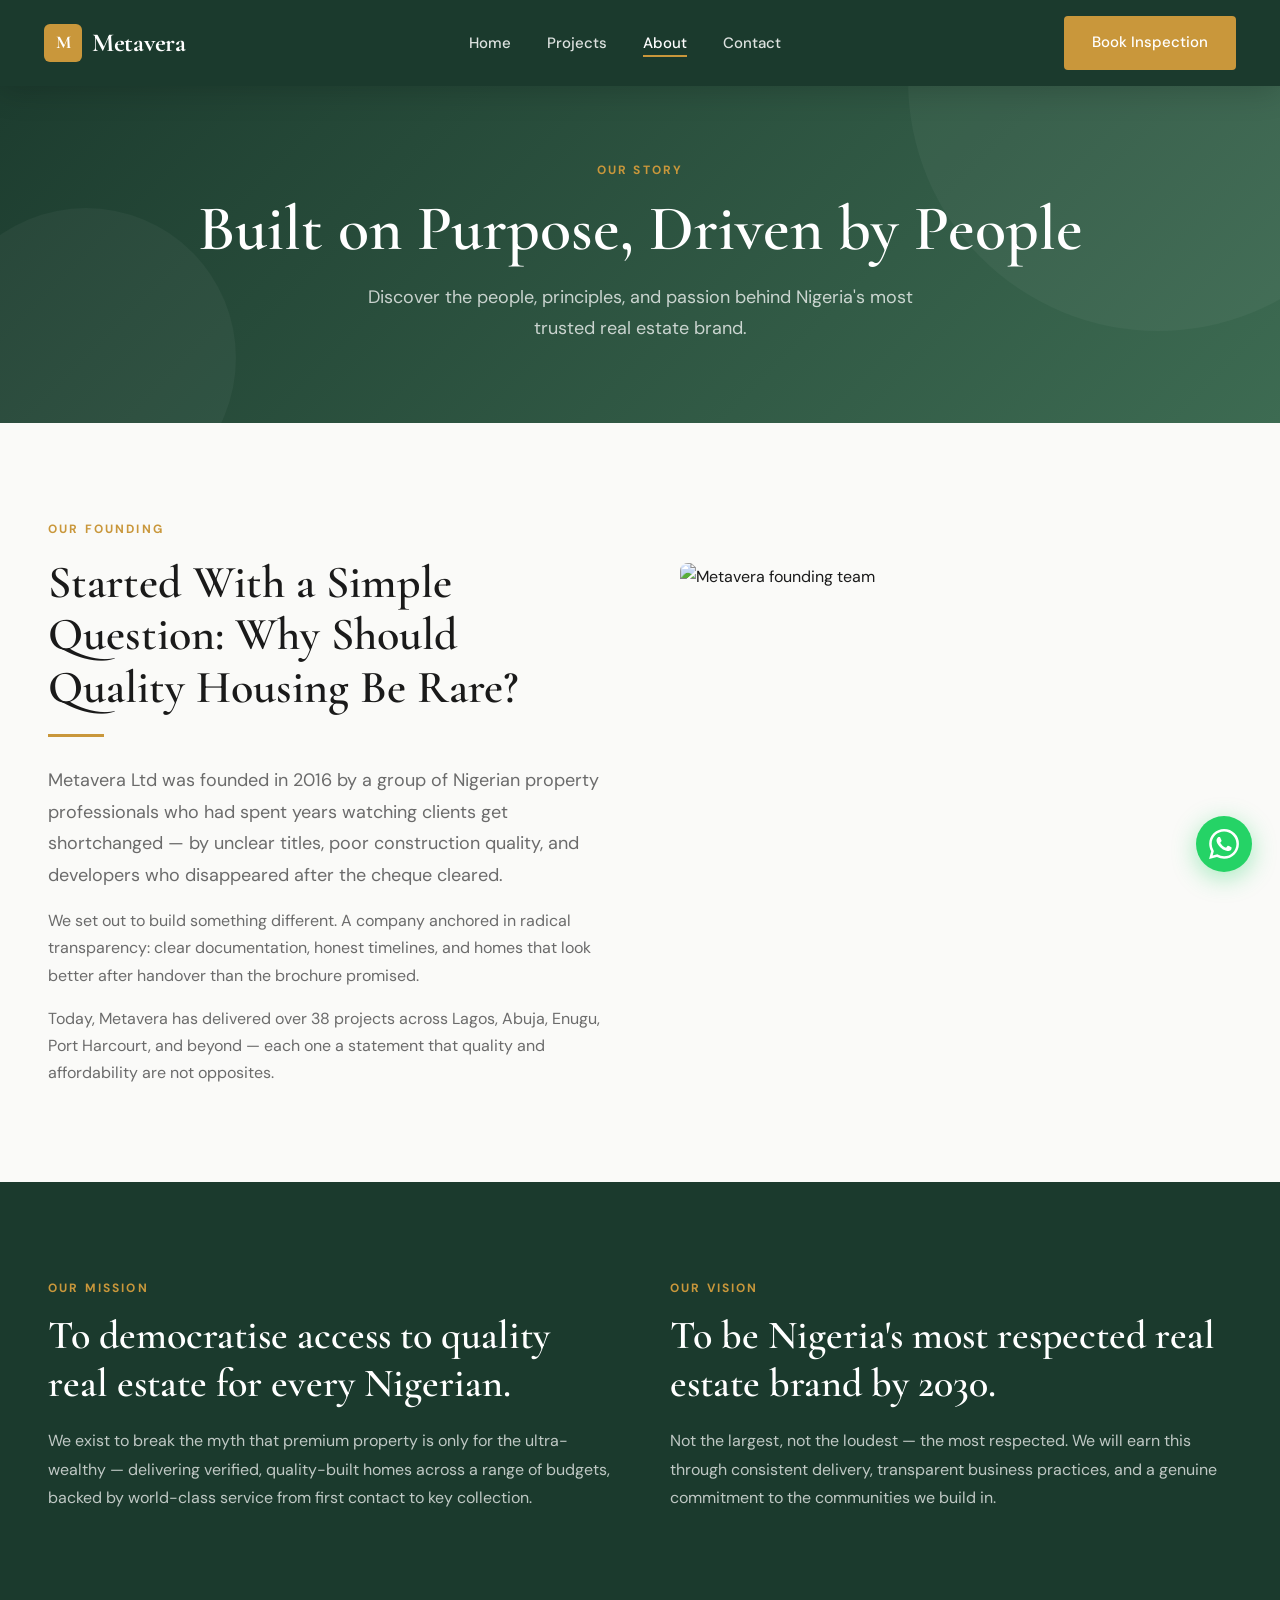
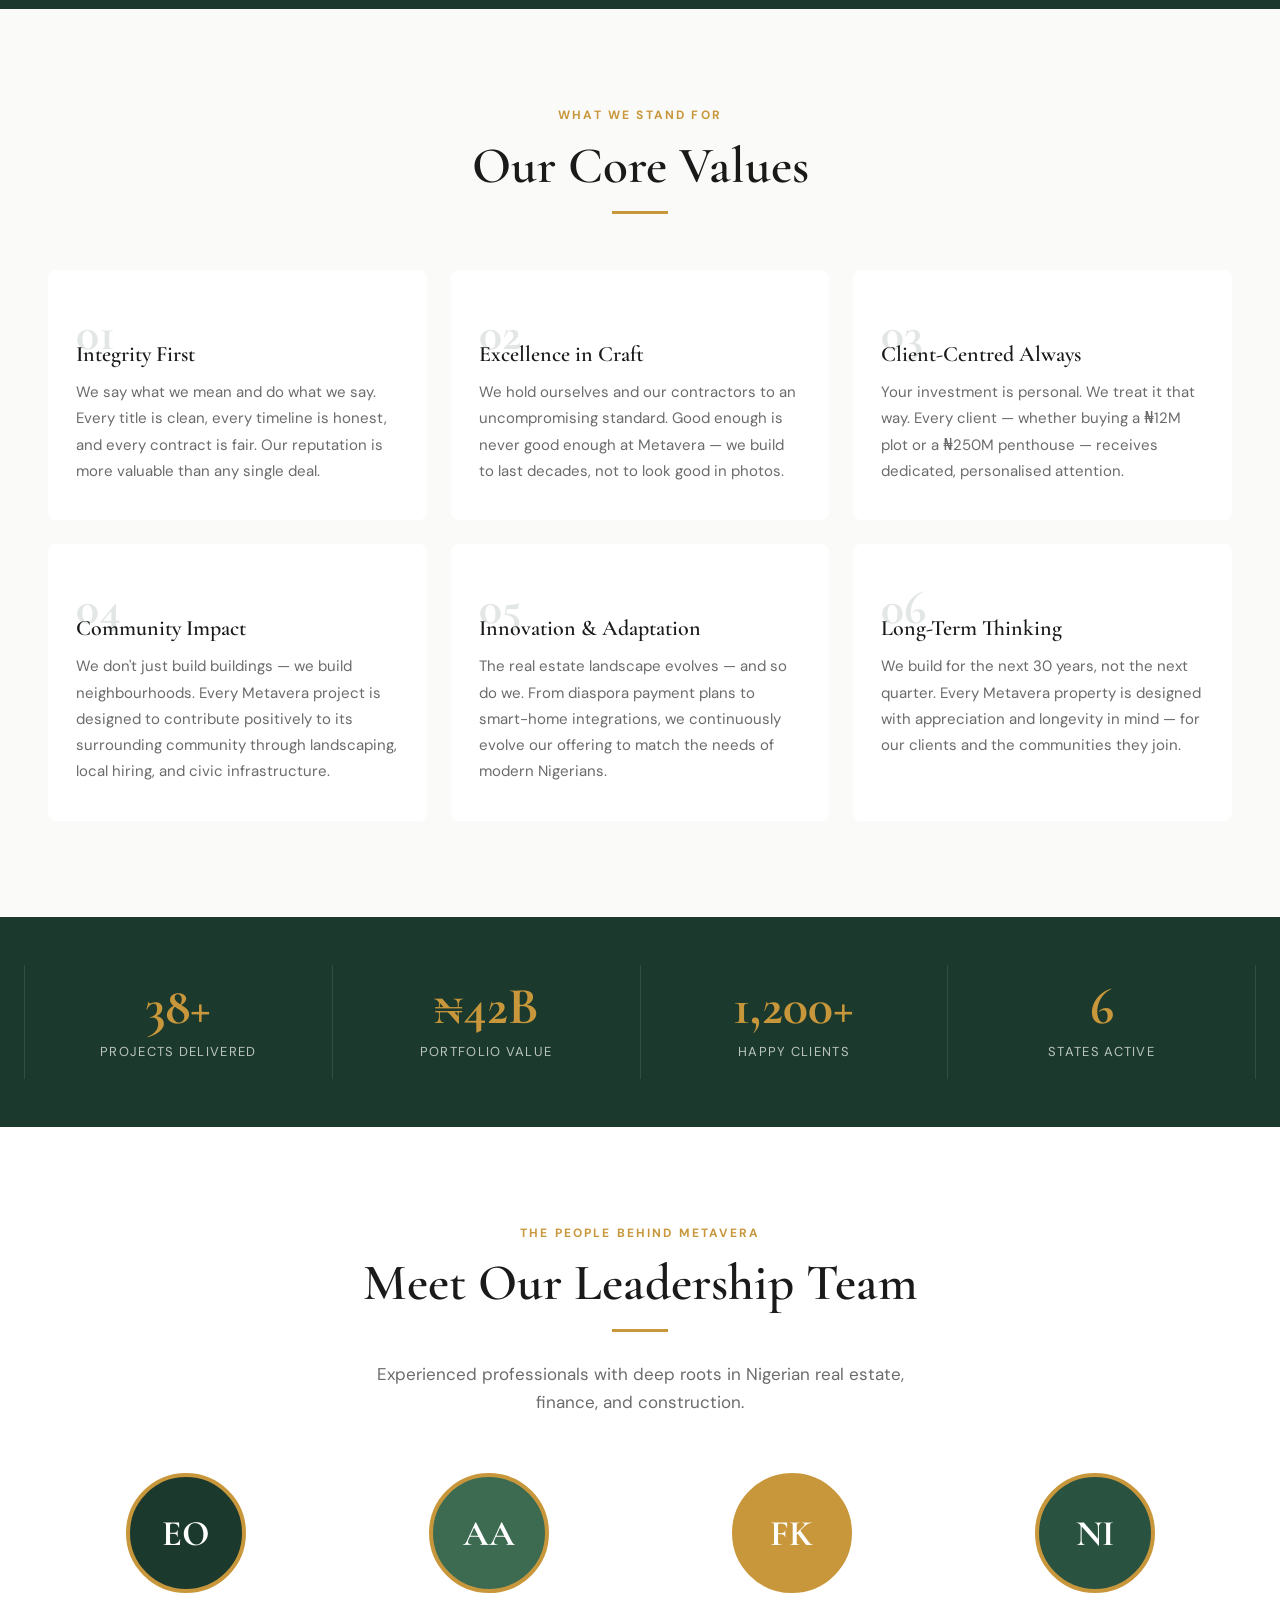
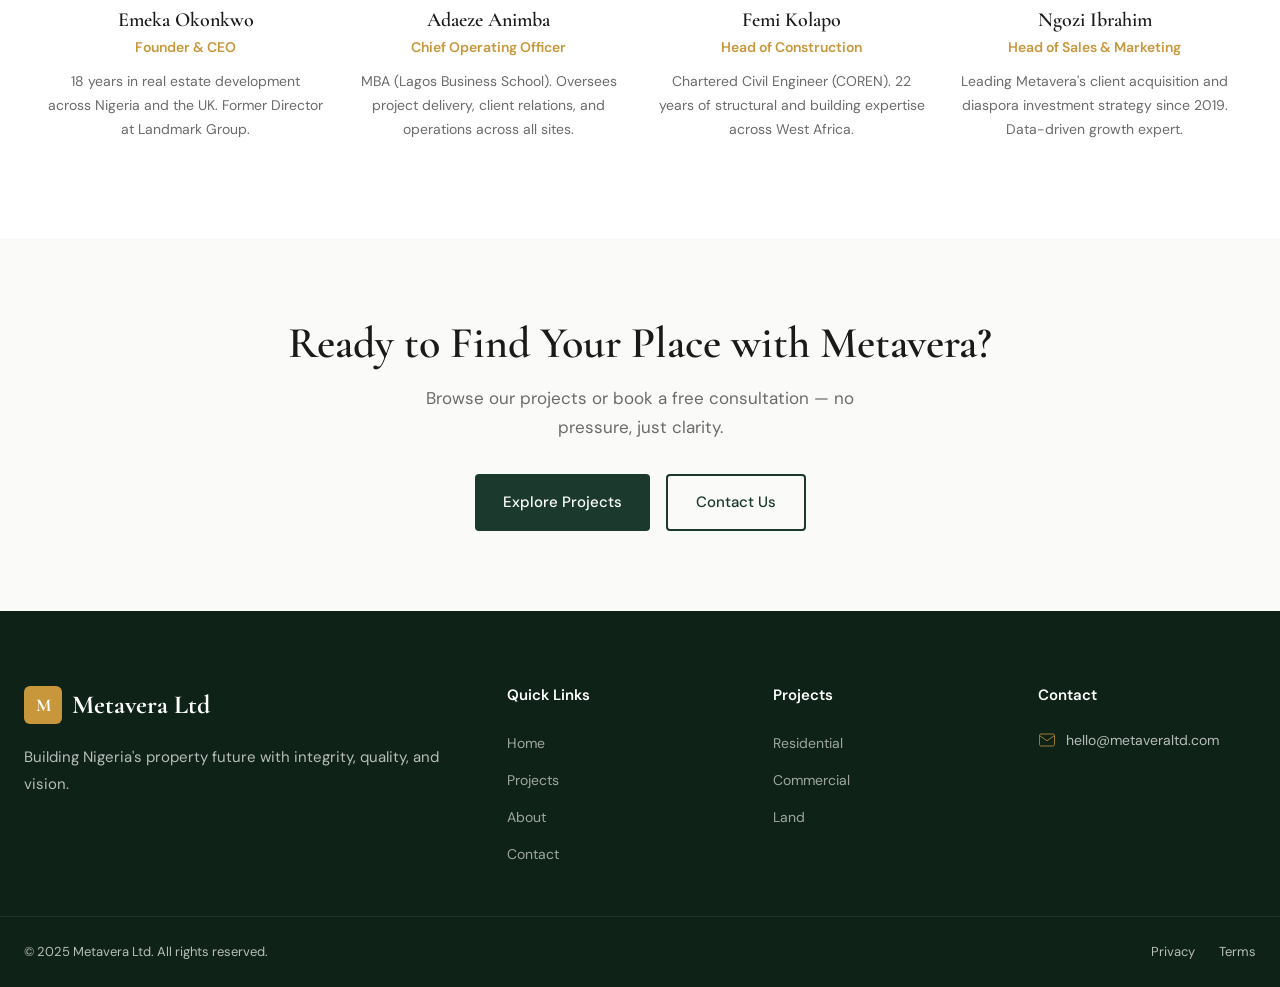
==== about.html @ cd9b4881 "Initial commit" ====
<!DOCTYPE html>
<html lang="en">
<head>
  <meta charset="UTF-8" />
  <meta name="viewport" content="width=device-width, initial-scale=1.0" />
  <title>About Us — Metavera Ltd | Our Story, Vision & Team</title>
  <meta name="description" content="Learn about Metavera Ltd — our founding story, mission, vision, core values, and the experienced team building Nigeria's real estate future." />
  <link rel="stylesheet" href="css/style.css" />
</head>
<body>

<!-- NAV -->
<nav class="nav scrolled" id="mainNav">
  <div class="nav__inner">
    <a href="index.html" class="nav__logo"><div class="nav__logo-mark">M</div>Metavera</a>
    <ul class="nav__links">
      <li><a href="index.html">Home</a></li>
      <li><a href="projects.html">Projects</a></li>
      <li><a href="about.html" class="active">About</a></li>
      <li><a href="contact.html">Contact</a></li>
    </ul>
    <div class="nav__actions">
      <a href="contact.html" class="btn btn--primary">Book Inspection</a>
      <button class="nav__hamburger" id="hamburgerBtn" aria-label="Open menu"><span></span><span></span><span></span></button>
    </div>
  </div>
</nav>
<div class="nav__mobile" id="mobileNav">
  <button class="nav__mobile-close" id="mobileNavClose">✕</button>
  <a href="index.html">Home</a><a href="projects.html">Projects</a><a href="about.html">About</a><a href="contact.html">Contact</a>
  <a href="contact.html" class="btn btn--primary" style="margin-top:16px;">Book Inspection</a>
</div>

<!-- PAGE HERO -->
<div class="page-hero">
  <p class="page-hero__eyebrow">Our Story</p>
  <h1 class="page-hero__title">Built on Purpose, Driven by People</h1>
  <p class="page-hero__desc">Discover the people, principles, and passion behind Nigeria's most trusted real estate brand.</p>
</div>

<!-- FOUNDING STORY -->
<section class="section" id="founding-story">
  <div class="container">
    <div class="about-snippet__grid">
      <div class="reveal">
        <p class="about-snippet__tag">Our Founding</p>
        <h2 style="font-family:var(--font-serif);font-size:clamp(30px,4vw,46px);margin-bottom:20px;line-height:1.15;">Started With a Simple Question: Why Should Quality Housing Be Rare?</h2>
        <div class="divider"></div>
        <p class="body-lg text-muted" style="margin-bottom:16px;">Metavera Ltd was founded in 2016 by a group of Nigerian property professionals who had spent years watching clients get shortchanged — by unclear titles, poor construction quality, and developers who disappeared after the cheque cleared.</p>
        <p class="text-muted" style="margin-bottom:16px;">We set out to build something different. A company anchored in radical transparency: clear documentation, honest timelines, and homes that look better after handover than the brochure promised.</p>
        <p class="text-muted">Today, Metavera has delivered over 38 projects across Lagos, Abuja, Enugu, Port Harcourt, and beyond — each one a statement that quality and affordability are not opposites.</p>
      </div>
      <div class="about-snippet__img reveal reveal-delay-2">
        <img src="assets/about_team.png" alt="Metavera founding team" loading="lazy" />
      </div>
    </div>
  </div>
</section>

<!-- MISSION & VISION -->
<section class="section" style="background:var(--clr-green);" id="mission-vision">
  <div class="container">
    <div style="display:grid;grid-template-columns:1fr 1fr;gap:60px;" class="about-mv-grid">
      <div class="reveal">
        <p style="color:var(--clr-gold);font-size:12px;letter-spacing:0.18em;text-transform:uppercase;font-weight:700;margin-bottom:12px;">Our Mission</p>
        <h2 style="font-family:var(--font-serif);font-size:clamp(28px,4vw,40px);color:white;margin-bottom:20px;line-height:1.2;">To democratise access to quality real estate for every Nigerian.</h2>
        <p style="color:rgba(255,255,255,0.72);font-size:16px;line-height:1.8;">We exist to break the myth that premium property is only for the ultra-wealthy — delivering verified, quality-built homes across a range of budgets, backed by world-class service from first contact to key collection.</p>
      </div>
      <div class="reveal reveal-delay-2">
        <p style="color:var(--clr-gold);font-size:12px;letter-spacing:0.18em;text-transform:uppercase;font-weight:700;margin-bottom:12px;">Our Vision</p>
        <h2 style="font-family:var(--font-serif);font-size:clamp(28px,4vw,40px);color:white;margin-bottom:20px;line-height:1.2;">To be Nigeria's most respected real estate brand by 2030.</h2>
        <p style="color:rgba(255,255,255,0.72);font-size:16px;line-height:1.8;">Not the largest, not the loudest — the most respected. We will earn this through consistent delivery, transparent business practices, and a genuine commitment to the communities we build in.</p>
      </div>
    </div>
  </div>
</section>

<!-- CORE VALUES -->
<section class="section" id="core-values">
  <div class="container">
    <div class="section-header text-center section-header--center reveal">
      <p class="section-header__eyebrow">What We Stand For</p>
      <h2 class="section-header__title">Our Core Values</h2>
      <div class="divider divider--center"></div>
    </div>
    <div class="values-grid">
      <div class="value-card reveal">
        <div class="value-card__num">01</div>
        <h3 class="value-card__title">Integrity First</h3>
        <p class="value-card__text">We say what we mean and do what we say. Every title is clean, every timeline is honest, and every contract is fair. Our reputation is more valuable than any single deal.</p>
      </div>
      <div class="value-card reveal reveal-delay-1">
        <div class="value-card__num">02</div>
        <h3 class="value-card__title">Excellence in Craft</h3>
        <p class="value-card__text">We hold ourselves and our contractors to an uncompromising standard. Good enough is never good enough at Metavera — we build to last decades, not to look good in photos.</p>
      </div>
      <div class="value-card reveal reveal-delay-2">
        <div class="value-card__num">03</div>
        <h3 class="value-card__title">Client-Centred Always</h3>
        <p class="value-card__text">Your investment is personal. We treat it that way. Every client — whether buying a ₦12M plot or a ₦250M penthouse — receives dedicated, personalised attention.</p>
      </div>
      <div class="value-card reveal">
        <div class="value-card__num">04</div>
        <h3 class="value-card__title">Community Impact</h3>
        <p class="value-card__text">We don't just build buildings — we build neighbourhoods. Every Metavera project is designed to contribute positively to its surrounding community through landscaping, local hiring, and civic infrastructure.</p>
      </div>
      <div class="value-card reveal reveal-delay-1">
        <div class="value-card__num">05</div>
        <h3 class="value-card__title">Innovation & Adaptation</h3>
        <p class="value-card__text">The real estate landscape evolves — and so do we. From diaspora payment plans to smart-home integrations, we continuously evolve our offering to match the needs of modern Nigerians.</p>
      </div>
      <div class="value-card reveal reveal-delay-2">
        <div class="value-card__num">06</div>
        <h3 class="value-card__title">Long-Term Thinking</h3>
        <p class="value-card__text">We build for the next 30 years, not the next quarter. Every Metavera property is designed with appreciation and longevity in mind — for our clients and the communities they join.</p>
      </div>
    </div>
  </div>
</section>

<!-- STATS -->
<div class="stats-bar">
  <div class="stats-bar__grid">
    <div class="stats-bar__item"><div class="stats-bar__number">38+</div><div class="stats-bar__label">Projects Delivered</div></div>
    <div class="stats-bar__item"><div class="stats-bar__number">₦42B</div><div class="stats-bar__label">Portfolio Value</div></div>
    <div class="stats-bar__item"><div class="stats-bar__number">1,200+</div><div class="stats-bar__label">Happy Clients</div></div>
    <div class="stats-bar__item"><div class="stats-bar__number">6</div><div class="stats-bar__label">States Active</div></div>
  </div>
</div>

<!-- TEAM -->
<section class="section" style="background:var(--clr-white);" id="team">
  <div class="container">
    <div class="section-header text-center section-header--center reveal">
      <p class="section-header__eyebrow">The People Behind Metavera</p>
      <h2 class="section-header__title">Meet Our Leadership Team</h2>
      <div class="divider divider--center"></div>
      <p class="section-header__desc">Experienced professionals with deep roots in Nigerian real estate, finance, and construction.</p>
    </div>
    <div class="team-grid">
      <div class="team-card reveal">
        <div class="team-card__photo"><div class="team-card__photo-text">EO</div></div>
        <h3 class="team-card__name">Emeka Okonkwo</h3>
        <p class="team-card__role">Founder & CEO</p>
        <p class="team-card__bio">18 years in real estate development across Nigeria and the UK. Former Director at Landmark Group.</p>
      </div>
      <div class="team-card reveal reveal-delay-1">
        <div class="team-card__photo" style="background:var(--clr-green-light);"><div class="team-card__photo-text">AA</div></div>
        <h3 class="team-card__name">Adaeze Animba</h3>
        <p class="team-card__role">Chief Operating Officer</p>
        <p class="team-card__bio">MBA (Lagos Business School). Oversees project delivery, client relations, and operations across all sites.</p>
      </div>
      <div class="team-card reveal reveal-delay-2">
        <div class="team-card__photo" style="background:var(--clr-gold);"><div class="team-card__photo-text">FK</div></div>
        <h3 class="team-card__name">Femi Kolapo</h3>
        <p class="team-card__role">Head of Construction</p>
        <p class="team-card__bio">Chartered Civil Engineer (COREN). 22 years of structural and building expertise across West Africa.</p>
      </div>
      <div class="team-card reveal reveal-delay-3">
        <div class="team-card__photo" style="background:var(--clr-green-mid);"><div class="team-card__photo-text">NI</div></div>
        <h3 class="team-card__name">Ngozi Ibrahim</h3>
        <p class="team-card__role">Head of Sales & Marketing</p>
        <p class="team-card__bio">Leading Metavera's client acquisition and diaspora investment strategy since 2019. Data-driven growth expert.</p>
      </div>
    </div>
  </div>
</section>

<!-- CTA -->
<section style="background:var(--clr-bg);padding:80px 24px;text-align:center;" id="about-cta">
  <div class="container">
    <h2 style="font-family:var(--font-serif);font-size:clamp(28px,4vw,44px);margin-bottom:16px;" class="reveal">Ready to Find Your Place with Metavera?</h2>
    <p style="color:var(--clr-muted);font-size:17px;max-width:480px;margin:0 auto 32px;" class="reveal">Browse our projects or book a free consultation — no pressure, just clarity.</p>
    <div style="display:flex;gap:16px;justify-content:center;flex-wrap:wrap;" class="reveal">
      <a href="projects.html" class="btn btn--dark" id="about-view-projects-btn">Explore Projects</a>
      <a href="contact.html" class="btn btn--ghost" id="about-contact-btn">Contact Us</a>
    </div>
  </div>
</section>

<!-- FOOTER -->
<footer class="footer">
  <div class="footer__top">
    <div class="footer__grid">
      <div><div class="footer__brand-logo"><div class="nav__logo-mark">M</div> Metavera Ltd</div><p class="footer__brand-text">Building Nigeria's property future with integrity, quality, and vision.</p></div>
      <div><div class="footer__col-title">Quick Links</div><ul class="footer__links"><li><a href="index.html">Home</a></li><li><a href="projects.html">Projects</a></li><li><a href="about.html">About</a></li><li><a href="contact.html">Contact</a></li></ul></div>
      <div><div class="footer__col-title">Projects</div><ul class="footer__links"><li><a href="projects.html">Residential</a></li><li><a href="projects.html">Commercial</a></li><li><a href="projects.html">Land</a></li></ul></div>
      <div><div class="footer__col-title">Contact</div><div class="footer__contact-item"><svg class="footer__contact-icon" viewBox="0 0 24 24"><path d="M4 4h16c1.1 0 2 .9 2 2v12c0 1.1-.9 2-2 2H4c-1.1 0-2-.9-2-2V6c0-1.1.9-2 2-2z"/><polyline points="22,6 12,13 2,6"/></svg><span>hello@metaveraltd.com</span></div></div>
    </div>
  </div>
  <div class="footer__bottom"><div class="footer__bottom-inner"><span>© 2025 Metavera Ltd. All rights reserved.</span><div class="footer__bottom-links"><a href="#">Privacy</a><a href="#">Terms</a></div></div></div>
</footer>

<a href="https://wa.me/2348001234567" class="whatsapp-float" id="whatsapp-float" aria-label="WhatsApp" target="_blank" rel="noopener">
  <svg viewBox="0 0 24 24"><path d="M17.472 14.382c-.297-.149-1.758-.867-2.03-.967-.273-.099-.471-.148-.67.15-.197.297-.767.966-.94 1.164-.173.199-.347.223-.644.075-.297-.15-1.255-.463-2.39-1.475-.883-.788-1.48-1.761-1.653-2.059-.173-.297-.018-.458.13-.606.134-.133.298-.347.446-.52.149-.174.198-.298.298-.497.099-.198.05-.371-.025-.52-.075-.149-.669-1.612-.916-2.207-.242-.579-.487-.5-.669-.51-.173-.008-.371-.01-.57-.01-.198 0-.52.074-.792.372-.272.297-1.04 1.016-1.04 2.479 0 1.462 1.065 2.875 1.213 3.074.149.198 2.096 3.2 5.077 4.487.709.306 1.262.489 1.694.625.712.227 1.36.195 1.871.118.571-.085 1.758-.719 2.006-1.413.248-.694.248-1.289.173-1.413-.074-.124-.272-.198-.57-.347m-5.421 7.403h-.004a9.87 9.87 0 01-5.031-1.378l-.361-.214-3.741.982.998-3.648-.235-.374a9.86 9.86 0 01-1.51-5.26c.001-5.45 4.436-9.884 9.888-9.884 2.64 0 5.122 1.03 6.988 2.898a9.825 9.825 0 012.893 6.994c-.003 5.45-4.437 9.884-9.885 9.884m8.413-18.297A11.815 11.815 0 0012.05 0C5.495 0 .16 5.335.157 11.892c0 2.096.547 4.142 1.588 5.945L.057 24l6.305-1.654a11.882 11.882 0 005.683 1.448h.005c6.554 0 11.89-5.335 11.893-11.893a11.821 11.821 0 00-3.48-8.413Z"/></svg>
</a>

<script src="js/main.js"></script>
<style>
@media(max-width:768px){ .about-mv-grid{ grid-template-columns:1fr!important; } }
</style>
</body>
</html>
---- css/style.css ----
/* =============================================
   METAVERA LTD — Global Design System
   ============================================= */

@import url('https://fonts.googleapis.com/css2?family=Cormorant+Garamond:ital,wght@0,400;0,500;0,600;0,700;1,400;1,600&family=DM+Sans:ital,opsz,wght@0,9..40,300;0,9..40,400;0,9..40,500;0,9..40,600;1,9..40,300&display=swap');

/* ---- Reset & Base ---- */
*, *::before, *::after { box-sizing: border-box; margin: 0; padding: 0; }

:root {
  /* Colors */
  --clr-green:       #1B3A2D;
  --clr-green-mid:   #2A5241;
  --clr-green-light: #3D6B52;
  --clr-gold:        #C9973B;
  --clr-gold-light:  #E8B96A;
  --clr-bg:          #FAFAF8;
  --clr-white:       #FFFFFF;
  --clr-text:        #1A1A1A;
  --clr-muted:       #6B6B6B;
  --clr-border:      #E0DDD6;
  --clr-overlay:     rgba(12, 28, 20, 0.60);

  /* Typography */
  --font-serif:  'Cormorant Garamond', Georgia, serif;
  --font-sans:   'DM Sans', system-ui, sans-serif;

  /* Spacing */
  --section-pad: 96px 24px;
  --section-pad-sm: 64px 24px;

  /* Transitions */
  --ease: cubic-bezier(0.22, 1, 0.36, 1);
  --dur: 0.45s;
}

html { scroll-behavior: smooth; font-size: 16px; }

body {
  font-family: var(--font-sans);
  background: var(--clr-bg);
  color: var(--clr-text);
  line-height: 1.7;
  -webkit-font-smoothing: antialiased;
}

img { display: block; width: 100%; height: auto; object-fit: cover; }
a  { text-decoration: none; color: inherit; }
ul { list-style: none; }
button, input, select, textarea { font-family: var(--font-sans); }

/* ---- Typography Scale ---- */
h1, h2, h3, h4 { font-family: var(--font-serif); line-height: 1.15; font-weight: 600; }

.display { font-size: clamp(52px, 7vw, 88px); font-weight: 700; letter-spacing: -0.02em; }
.h1      { font-size: clamp(40px, 5vw, 64px); }
.h2      { font-size: clamp(30px, 4vw, 48px); }
.h3      { font-size: clamp(22px, 3vw, 32px); }
.h4      { font-size: 20px; }
.body-lg { font-size: 18px; line-height: 1.75; }
.body    { font-size: 16px; }
.small   { font-size: 14px; }
.label   { font-size: 12px; letter-spacing: 0.12em; text-transform: uppercase; font-weight: 600; }

/* ---- Utilities ---- */
.container { max-width: 1240px; margin: 0 auto; padding: 0 24px; }
.section   { padding: var(--section-pad); }
.section--sm { padding: var(--section-pad-sm); }

.text-center { text-align: center; }
.text-gold   { color: var(--clr-gold); }
.text-green  { color: var(--clr-green); }
.text-muted  { color: var(--clr-muted); }
.text-white  { color: var(--clr-white); }

.badge {
  display: inline-block;
  padding: 4px 12px;
  border-radius: 100px;
  font-size: 12px;
  font-weight: 600;
  letter-spacing: 0.06em;
}
.badge--available      { background: #D4F0E2; color: #1B5E38; }
.badge--construction   { background: #FFF3CD; color: #7A5200; }
.badge--sold           { background: #FFE0E0; color: #8B1A1A; }
.badge--commercial     { background: #E8E4FC; color: #3A2575; }
.badge--land           { background: #FDE8D0; color: #6B3A00; }

.divider {
  width: 56px; height: 3px;
  background: var(--clr-gold);
  margin: 16px 0 28px;
}
.divider--center { margin: 16px auto 28px; }

/* ---- Buttons ---- */
.btn {
  display: inline-flex; align-items: center; gap: 8px;
  padding: 14px 28px;
  border-radius: 4px;
  font-size: 15px; font-weight: 500;
  cursor: pointer; border: none;
  transition: all var(--dur) var(--ease);
  white-space: nowrap;
}
.btn--primary {
  background: var(--clr-gold);
  color: var(--clr-white);
}
.btn--primary:hover {
  background: var(--clr-gold-light);
  transform: translateY(-2px);
  box-shadow: 0 8px 24px rgba(201, 151, 59, 0.35);
}
.btn--outline {
  background: transparent;
  border: 2px solid var(--clr-white);
  color: var(--clr-white);
}
.btn--outline:hover {
  background: var(--clr-white);
  color: var(--clr-green);
}
.btn--dark {
  background: var(--clr-green);
  color: var(--clr-white);
}
.btn--dark:hover {
  background: var(--clr-green-mid);
  transform: translateY(-2px);
  box-shadow: 0 8px 24px rgba(27, 58, 45, 0.3);
}
.btn--ghost {
  background: transparent;
  border: 2px solid var(--clr-green);
  color: var(--clr-green);
}
.btn--ghost:hover {
  background: var(--clr-green);
  color: var(--clr-white);
}

/* ---- Navigation ---- */
.nav {
  position: fixed; top: 0; left: 0; right: 0; z-index: 1000;
  transition: background var(--dur) var(--ease), box-shadow var(--dur) var(--ease), padding var(--dur) var(--ease);
  padding: 28px 0;
}
.nav.scrolled {
  background: var(--clr-green);
  box-shadow: 0 4px 32px rgba(0,0,0,0.18);
  padding: 16px 0;
}
.nav__inner {
  display: flex; align-items: center; justify-content: space-between;
  max-width: 1240px; margin: 0 auto; padding: 0 24px;
}
.nav__logo {
  display: flex; align-items: center; gap: 10px;
  font-family: var(--font-serif);
  font-size: 26px; font-weight: 700;
  color: var(--clr-white);
  letter-spacing: -0.01em;
}
.nav__logo-mark {
  width: 38px; height: 38px;
  background: var(--clr-gold);
  border-radius: 6px;
  display: flex; align-items: center; justify-content: center;
  font-size: 18px; font-weight: 700; color: var(--clr-white);
}
.nav__links {
  display: flex; align-items: center; gap: 36px;
}
.nav__links a {
  color: rgba(255,255,255,0.85);
  font-size: 15px; font-weight: 500;
  transition: color 0.25s;
  position: relative;
}
.nav__links a::after {
  content: '';
  position: absolute; bottom: -4px; left: 0; right: 0;
  height: 2px; background: var(--clr-gold);
  transform: scaleX(0); transform-origin: left;
  transition: transform 0.3s var(--ease);
}
.nav__links a:hover, .nav__links a.active { color: var(--clr-white); }
.nav__links a:hover::after, .nav__links a.active::after { transform: scaleX(1); }
.nav__actions { display: flex; align-items: center; gap: 12px; }
.nav__hamburger {
  display: none; flex-direction: column; gap: 5px; cursor: pointer;
  background: none; border: none; padding: 4px;
}
.nav__hamburger span {
  display: block; width: 24px; height: 2px; background: var(--clr-white);
  transition: all 0.3s var(--ease);
}
.nav__mobile {
  display: none;
  position: fixed; top: 0; left: 0; right: 0; bottom: 0;
  background: var(--clr-green); z-index: 999;
  flex-direction: column; align-items: center; justify-content: center; gap: 32px;
}
.nav__mobile.open { display: flex; }
.nav__mobile a { color: var(--clr-white); font-size: 28px; font-family: var(--font-serif); font-weight: 600; }
.nav__mobile a:hover { color: var(--clr-gold); }
.nav__mobile-close { position: absolute; top: 28px; right: 28px; cursor: pointer; background: none; border: none; color: var(--clr-white); font-size: 32px; }

/* ---- WhatsApp Float ---- */
.whatsapp-float {
  position: fixed; bottom: 28px; right: 28px; z-index: 900;
  width: 56px; height: 56px; border-radius: 50%;
  background: #25D366;
  display: flex; align-items: center; justify-content: center;
  box-shadow: 0 6px 24px rgba(37, 211, 102, 0.4);
  transition: transform 0.3s var(--ease), box-shadow 0.3s;
}
.whatsapp-float:hover {
  transform: scale(1.1) translateY(-2px);
  box-shadow: 0 10px 32px rgba(37, 211, 102, 0.5);
}
.whatsapp-float svg { width: 30px; height: 30px; fill: white; }

/* ---- Hero ---- */
.hero {
  position: relative; height: 100vh; min-height: 640px;
  display: flex; align-items: center; overflow: hidden;
}
.hero__bg {
  position: absolute; inset: 0; z-index: 0;
}
.hero__bg img { height: 100%; object-fit: cover; transform: scale(1.05); animation: heroZoom 12s var(--ease) forwards; }
.hero__overlay { position: absolute; inset: 0; background: var(--clr-overlay); z-index: 1; }
.hero__content {
  position: relative; z-index: 2;
  max-width: 1240px; margin: 0 auto; padding: 0 24px;
  padding-top: 100px;
}
.hero__eyebrow {
  color: var(--clr-gold);
  font-size: 13px; letter-spacing: 0.2em; text-transform: uppercase; font-weight: 600;
  margin-bottom: 16px;
  opacity: 0; animation: fadeUp 0.9s 0.3s var(--ease) forwards;
}
.hero__headline {
  color: var(--clr-white);
  font-family: var(--font-serif);
  font-size: clamp(48px, 7vw, 84px);
  font-weight: 700; line-height: 1.08;
  max-width: 760px; margin-bottom: 24px;
  opacity: 0; animation: fadeUp 0.9s 0.5s var(--ease) forwards;
}
.hero__headline em { color: var(--clr-gold); font-style: normal; }
.hero__sub {
  color: rgba(255,255,255,0.78);
  font-size: 18px; max-width: 520px; margin-bottom: 40px;
  opacity: 0; animation: fadeUp 0.9s 0.7s var(--ease) forwards;
}
.hero__ctas {
  display: flex; gap: 16px; flex-wrap: wrap;
  opacity: 0; animation: fadeUp 0.9s 0.9s var(--ease) forwards;
}
.hero__scroll {
  position: absolute; bottom: 36px; left: 50%; transform: translateX(-50%);
  color: rgba(255,255,255,0.6); font-size: 12px; letter-spacing: 0.12em; text-transform: uppercase;
  display: flex; flex-direction: column; align-items: center; gap: 8px; z-index: 2;
}
.hero__scroll-line {
  width: 1px; height: 40px; background: var(--clr-gold);
  animation: scrollLine 1.5s ease infinite;
}

@keyframes heroZoom { to { transform: scale(1); } }
@keyframes fadeUp { from { opacity: 0; transform: translateY(24px); } to { opacity: 1; transform: translateY(0); } }
@keyframes scrollLine { 0%, 100% { opacity: 1; } 50% { opacity: 0.3; } }

/* ---- Stats Bar ---- */
.stats-bar {
  background: var(--clr-green);
  padding: 48px 24px;
}
.stats-bar__grid {
  max-width: 1240px; margin: 0 auto;
  display: grid; grid-template-columns: repeat(4, 1fr);
  gap: 0; border-left: 1px solid rgba(255,255,255,0.1);
}
.stats-bar__item {
  padding: 16px 32px;
  border-right: 1px solid rgba(255,255,255,0.1);
  text-align: center;
}
.stats-bar__number {
  font-family: var(--font-serif);
  font-size: 52px; font-weight: 700; color: var(--clr-gold);
  line-height: 1; margin-bottom: 8px;
}
.stats-bar__label {
  color: rgba(255,255,255,0.7);
  font-size: 13px; letter-spacing: 0.1em; text-transform: uppercase;
}

/* ---- Section Headers ---- */
.section-header { margin-bottom: 56px; }
.section-header__eyebrow {
  color: var(--clr-gold); font-size: 12px;
  letter-spacing: 0.18em; text-transform: uppercase; font-weight: 700;
  margin-bottom: 12px;
}
.section-header__title {
  font-family: var(--font-serif);
  font-size: clamp(32px, 4vw, 52px);
  line-height: 1.12;
}
.section-header__desc {
  font-size: 17px; color: var(--clr-muted); max-width: 560px; margin-top: 16px;
}
.section-header--center .section-header__desc { margin: 16px auto 0; }

/* ---- Project Cards ---- */
.projects-grid {
  display: grid; grid-template-columns: repeat(3, 1fr); gap: 28px;
}
.project-card {
  border-radius: 8px; overflow: hidden;
  background: var(--clr-white);
  box-shadow: 0 2px 16px rgba(0,0,0,0.06);
  transition: transform var(--dur) var(--ease), box-shadow var(--dur) var(--ease);
  cursor: pointer;
}
.project-card:hover {
  transform: translateY(-8px);
  box-shadow: 0 16px 48px rgba(0,0,0,0.12);
}
.project-card__img-wrap { position: relative; height: 260px; overflow: hidden; }
.project-card__img-wrap img { height: 100%; transition: transform var(--dur) var(--ease); }
.project-card:hover .project-card__img-wrap img { transform: scale(1.06); }
.project-card__overlay {
  position: absolute; inset: 0;
  background: linear-gradient(to top, rgba(12,28,20,0.55) 0%, transparent 60%);
  display: flex; align-items: flex-end; padding: 20px;
  opacity: 0; transition: opacity var(--dur) var(--ease);
}
.project-card:hover .project-card__overlay { opacity: 1; }
.project-card__cta { color: var(--clr-white); font-size: 14px; font-weight: 600; border-bottom: 1px solid var(--clr-gold); padding-bottom: 2px; }
.project-card__badge { position: absolute; top: 16px; left: 16px; }
.project-card__body { padding: 24px; }
.project-card__location { color: var(--clr-muted); font-size: 13px; margin-bottom: 6px; display: flex; align-items: center; gap: 4px; }
.project-card__name { font-family: var(--font-serif); font-size: 22px; font-weight: 600; margin-bottom: 8px; }
.project-card__price { color: var(--clr-gold); font-weight: 600; font-size: 15px; }

/* ---- Filter Tabs ---- */
.filter-tabs {
  display: flex; gap: 8px; flex-wrap: wrap;
  margin-bottom: 48px;
}
.filter-tab {
  padding: 9px 20px; border-radius: 100px; cursor: pointer;
  font-size: 14px; font-weight: 500; border: 2px solid var(--clr-border);
  background: var(--clr-white); color: var(--clr-muted);
  transition: all 0.25s;
}
.filter-tab:hover, .filter-tab.active {
  border-color: var(--clr-green); background: var(--clr-green); color: var(--clr-white);
}

/* ---- About Snippet ---- */
.about-snippet { background: var(--clr-white); }
.about-snippet__grid {
  display: grid; grid-template-columns: 1fr 1fr; gap: 80px; align-items: center;
}
.about-snippet__img { border-radius: 8px; overflow: hidden; height: 480px; }
.about-snippet__img img { height: 100%; }
.about-snippet__tag {
  color: var(--clr-gold); font-size: 12px;
  letter-spacing: 0.18em; text-transform: uppercase; font-weight: 700;
  margin-bottom: 16px;
}
.about-snippet__value { display: flex; gap: 16px; margin-top: 32px; }
.about-snippet__value-item { flex: 1; padding: 20px; background: var(--clr-bg); border-radius: 8px; border-left: 3px solid var(--clr-gold); }
.about-snippet__value-num { font-family: var(--font-serif); font-size: 32px; font-weight: 700; color: var(--clr-green); }
.about-snippet__value-label { font-size: 13px; color: var(--clr-muted); margin-top: 4px; }

/* ---- Why Choose Us ---- */
.why { background: var(--clr-bg); }
.why__grid { display: grid; grid-template-columns: repeat(4, 1fr); gap: 24px; }
.why__card {
  background: var(--clr-white); padding: 40px 28px;
  border-radius: 8px; border-bottom: 3px solid transparent;
  transition: border-color 0.3s, box-shadow 0.3s, transform 0.3s var(--ease);
}
.why__card:hover { border-color: var(--clr-gold); box-shadow: 0 8px 32px rgba(0,0,0,0.08); transform: translateY(-4px); }
.why__icon {
  width: 56px; height: 56px; border-radius: 12px;
  background: linear-gradient(135deg, var(--clr-green) 0%, var(--clr-green-light) 100%);
  display: flex; align-items: center; justify-content: center;
  margin-bottom: 24px;
}
.why__icon svg { width: 26px; height: 26px; stroke: white; fill: none; stroke-width: 2; }
.why__card-title { font-family: var(--font-serif); font-size: 21px; margin-bottom: 12px; }
.why__card-text { font-size: 15px; color: var(--clr-muted); line-height: 1.7; }

/* ---- Inspection Form ---- */
.inspection { background: var(--clr-green); }
.inspection__grid { display: grid; grid-template-columns: 1fr 1fr; gap: 80px; align-items: center; }
.inspection__title { font-family: var(--font-serif); font-size: clamp(32px, 4vw, 48px); color: var(--clr-white); margin-bottom: 16px; }
.inspection__desc { color: rgba(255,255,255,0.7); font-size: 17px; margin-bottom: 32px; }
.inspection__check { display: flex; align-items: center; gap: 10px; color: rgba(255,255,255,0.8); font-size: 15px; margin-bottom: 14px; }
.inspection__check-icon { width: 20px; height: 20px; border-radius: 50%; background: var(--clr-gold); display: flex; align-items: center; justify-content: center; flex-shrink: 0; }
.inspection__check-icon svg { width: 12px; height: 12px; stroke: white; fill: none; stroke-width: 3; }

/* ---- Forms ---- */
.form { display: flex; flex-direction: column; gap: 16px; }
.form-row { display: grid; grid-template-columns: 1fr 1fr; gap: 16px; }
.form-group { display: flex; flex-direction: column; gap: 6px; }
.form-label { font-size: 13px; font-weight: 600; color: var(--clr-muted); letter-spacing: 0.04em; }
.form-label--white { color: rgba(255,255,255,0.7); }
.form-input, .form-select, .form-textarea {
  padding: 13px 16px; border-radius: 4px;
  border: 1px solid var(--clr-border);
  background: var(--clr-white); font-size: 15px;
  transition: border-color 0.25s, box-shadow 0.25s;
  width: 100%;
}
.form-input:focus, .form-select:focus, .form-textarea:focus {
  outline: none; border-color: var(--clr-gold);
  box-shadow: 0 0 0 3px rgba(201, 151, 59, 0.15);
}
.form-textarea { resize: vertical; min-height: 120px; }
.form--dark .form-label { color: rgba(255,255,255,0.7); }

/* ---- Testimonials ---- */
.testimonials { background: var(--clr-white); }
.testimonials__grid { display: grid; grid-template-columns: repeat(3, 1fr); gap: 28px; }
.testimonial-card {
  padding: 40px 32px; background: var(--clr-bg);
  border-radius: 8px; transition: transform 0.3s var(--ease), box-shadow 0.3s;
  position: relative;
}
.testimonial-card:hover { transform: translateY(-4px); box-shadow: 0 12px 40px rgba(0,0,0,0.08); }
.testimonial-card__quote-mark {
  font-family: var(--font-serif); font-size: 80px; font-weight: 700;
  color: var(--clr-gold); line-height: 0.6; margin-bottom: 24px;
  opacity: 0.4; display: block;
}
.testimonial-card__text { font-size: 16px; line-height: 1.8; color: var(--clr-text); margin-bottom: 28px; font-style: italic; }
.testimonial-card__author { display: flex; align-items: center; gap: 14px; }
.testimonial-card__avatar {
  width: 44px; height: 44px; border-radius: 50%;
  background: var(--clr-green); display: flex; align-items: center; justify-content: center;
  color: var(--clr-white); font-family: var(--font-serif); font-size: 18px; font-weight: 700;
  flex-shrink: 0;
}
.testimonial-card__name { font-weight: 600; font-size: 15px; }
.testimonial-card__role { font-size: 13px; color: var(--clr-gold); }
.testimonial-card__stars { color: var(--clr-gold); font-size: 14px; margin-bottom: 6px; }

/* ---- Footer ---- */
.footer { background: #0F2218; color: rgba(255,255,255,0.7); }
.footer__top { padding: 72px 24px 48px; }
.footer__grid { max-width: 1240px; margin: 0 auto; display: grid; grid-template-columns: 2fr 1fr 1fr 1fr; gap: 48px; }
.footer__brand-logo { font-family: var(--font-serif); font-size: 26px; font-weight: 700; color: var(--clr-white); margin-bottom: 16px; display: flex; align-items: center; gap: 10px; }
.footer__brand-text { font-size: 15px; line-height: 1.8; margin-bottom: 24px; }
.footer__social { display: flex; gap: 12px; }
.footer__social-link {
  width: 38px; height: 38px; border-radius: 8px;
  background: rgba(255,255,255,0.08); display: flex; align-items: center; justify-content: center;
  color: rgba(255,255,255,0.7); font-size: 16px;
  transition: background 0.25s, color 0.25s;
}
.footer__social-link:hover { background: var(--clr-gold); color: var(--clr-white); }
.footer__col-title { color: var(--clr-white); font-weight: 600; font-size: 15px; margin-bottom: 20px; }
.footer__links { display: flex; flex-direction: column; gap: 10px; }
.footer__links a { color: rgba(255,255,255,0.6); font-size: 14px; transition: color 0.2s; }
.footer__links a:hover { color: var(--clr-gold); }
.footer__contact-item { display: flex; align-items: flex-start; gap: 10px; margin-bottom: 14px; font-size: 14px; }
.footer__contact-icon { width: 18px; height: 18px; stroke: var(--clr-gold); fill: none; flex-shrink: 0; margin-top: 2px; }
.footer__bottom { border-top: 1px solid rgba(255,255,255,0.08); padding: 24px; }
.footer__bottom-inner { max-width: 1240px; margin: 0 auto; display: flex; justify-content: space-between; align-items: center; font-size: 13px; }
.footer__bottom-links { display: flex; gap: 24px; }
.footer__bottom-links a:hover { color: var(--clr-gold); }

/* ---- Page Hero (inner pages) ---- */
.page-hero {
  padding: 160px 24px 80px;
  background: linear-gradient(135deg, var(--clr-green) 0%, var(--clr-green-light) 100%);
  text-align: center;
  position: relative; overflow: hidden;
}
.page-hero::before {
  content: '';
  position: absolute; top: -40%; right: -10%;
  width: 500px; height: 500px; border-radius: 50%;
  background: rgba(255,255,255,0.04);
}
.page-hero::after {
  content: '';
  position: absolute; bottom: -20%; left: -5%;
  width: 300px; height: 300px; border-radius: 50%;
  background: rgba(255,255,255,0.04);
}
.page-hero__eyebrow { color: var(--clr-gold); font-size: 12px; letter-spacing: 0.18em; text-transform: uppercase; font-weight: 700; margin-bottom: 12px; }
.page-hero__title { font-family: var(--font-serif); font-size: clamp(40px, 5vw, 64px); color: var(--clr-white); margin-bottom: 16px; }
.page-hero__desc { color: rgba(255,255,255,0.75); font-size: 18px; max-width: 560px; margin: 0 auto; }

/* ---- Team Cards ---- */
.team-grid { display: grid; grid-template-columns: repeat(4, 1fr); gap: 28px; }
.team-card { text-align: center; }
.team-card__photo { width: 120px; height: 120px; border-radius: 50%; margin: 0 auto 16px; background: var(--clr-green); display: flex; align-items: center; justify-content: center; overflow: hidden; border: 4px solid var(--clr-gold); }
.team-card__photo-text { font-family: var(--font-serif); font-size: 36px; font-weight: 700; color: var(--clr-white); }
.team-card__name { font-family: var(--font-serif); font-size: 20px; font-weight: 600; margin-bottom: 4px; }
.team-card__role { color: var(--clr-gold); font-size: 14px; font-weight: 600; margin-bottom: 10px; }
.team-card__bio { font-size: 14px; color: var(--clr-muted); line-height: 1.7; }

/* ---- Values Section ---- */
.values-grid { display: grid; grid-template-columns: repeat(3, 1fr); gap: 24px; }
.value-card { padding: 36px 28px; border-radius: 8px; background: var(--clr-white); border-top: 4px solid transparent; transition: border-color 0.3s, transform 0.3s var(--ease); }
.value-card:hover { border-color: var(--clr-gold); transform: translateY(-4px); }
.value-card__num { font-family: var(--font-serif); font-size: 48px; font-weight: 700; color: var(--clr-green); opacity: 0.12; line-height: 1; margin-bottom: -16px; }
.value-card__title { font-family: var(--font-serif); font-size: 22px; margin-bottom: 12px; }
.value-card__text { font-size: 15px; color: var(--clr-muted); line-height: 1.75; }

/* ---- Contact Page ---- */
.contact-grid { display: grid; grid-template-columns: 1fr 1.2fr; gap: 80px; align-items: start; }
.contact-info__item { display: flex; gap: 16px; margin-bottom: 32px; }
.contact-info__icon-wrap { width: 48px; height: 48px; border-radius: 12px; background: var(--clr-green); display: flex; align-items: center; justify-content: center; flex-shrink: 0; }
.contact-info__icon-wrap svg { width: 22px; height: 22px; stroke: white; fill: none; stroke-width: 2; }
.contact-info__title { font-weight: 600; font-size: 16px; margin-bottom: 4px; }
.contact-info__text { color: var(--clr-muted); font-size: 14px; }
.map-embed { border-radius: 8px; overflow: hidden; border: none; width: 100%; height: 360px; }

/* ---- Project Detail ---- */
.project-gallery { display: grid; grid-template-columns: 2fr 1fr; grid-template-rows: 1fr 1fr; gap: 12px; height: 520px; }
.project-gallery__main { grid-row: 1 / 3; overflow: hidden; border-radius: 8px 0 0 8px; }
.project-gallery__thumb { overflow: hidden; }
.project-gallery__thumb:first-of-type { border-radius: 0 8px 0 0; }
.project-gallery__thumb:last-of-type  { border-radius: 0 0 8px 0; }
.project-gallery__main img, .project-gallery__thumb img { height: 100%; width: 100%; }
.project-detail__grid { display: grid; grid-template-columns: 1.5fr 1fr; gap: 60px; align-items: start; }
.amenity-item { display: flex; align-items: center; gap: 10px; padding: 12px 0; border-bottom: 1px solid var(--clr-border); font-size: 15px; }
.amenity-item svg { width: 18px; height: 18px; stroke: var(--clr-gold); fill: none; flex-shrink: 0; }
.spec-row { display: flex; justify-content: space-between; padding: 14px 0; border-bottom: 1px solid var(--clr-border); font-size: 15px; }
.spec-row__label { color: var(--clr-muted); }
.spec-row__val { font-weight: 600; }
.interest-card { background: var(--clr-white); border-radius: 8px; padding: 36px; box-shadow: 0 8px 40px rgba(0,0,0,0.08); position: sticky; top: 100px; }

/* ---- Scroll Animations ---- */
.reveal {
  opacity: 0; transform: translateY(32px);
  transition: opacity 0.75s var(--ease), transform 0.75s var(--ease);
}
.reveal.visible { opacity: 1; transform: translateY(0); }
.reveal-delay-1 { transition-delay: 0.1s; }
.reveal-delay-2 { transition-delay: 0.2s; }
.reveal-delay-3 { transition-delay: 0.3s; }
.reveal-delay-4 { transition-delay: 0.4s; }

/* ---- Responsive ---- */
@media (max-width: 1024px) {
  .projects-grid { grid-template-columns: repeat(2, 1fr); }
  .why__grid { grid-template-columns: repeat(2, 1fr); }
  .team-grid  { grid-template-columns: repeat(2, 1fr); }
  .footer__grid { grid-template-columns: 1fr 1fr; gap: 40px; }
  .about-snippet__grid { gap: 48px; }
  .inspection__grid { gap: 48px; }
  .stats-bar__grid { grid-template-columns: repeat(2, 1fr); }
  .stats-bar__item:nth-child(2) { border-right: none; }
  .stats-bar__item:nth-child(3) { border-right: 1px solid rgba(255,255,255,0.1); }
}

@media (max-width: 768px) {
  :root { --section-pad: 64px 20px; }
  .nav__links, .nav__actions .btn { display: none; }
  .nav__hamburger { display: flex; }
  .projects-grid { grid-template-columns: 1fr; }
  .about-snippet__grid { grid-template-columns: 1fr; }
  .inspection__grid { grid-template-columns: 1fr; }
  .testimonials__grid { grid-template-columns: 1fr; }
  .why__grid { grid-template-columns: 1fr; }
  .team-grid { grid-template-columns: 1fr 1fr; }
  .values-grid { grid-template-columns: 1fr; }
  .footer__grid { grid-template-columns: 1fr; }
  .contact-grid { grid-template-columns: 1fr; }
  .project-detail__grid { grid-template-columns: 1fr; }
  .form-row { grid-template-columns: 1fr; }
  .project-gallery { grid-template-columns: 1fr; grid-template-rows: auto; height: auto; }
  .project-gallery__main { grid-row: auto; border-radius: 8px 8px 0 0; height: 300px; }
  .project-gallery__thumb { height: 160px; }
  .footer__bottom-inner { flex-direction: column; gap: 16px; text-align: center; }
  .stats-bar__grid { grid-template-columns: repeat(2, 1fr); }
  .about-snippet__value { flex-direction: column; }
}
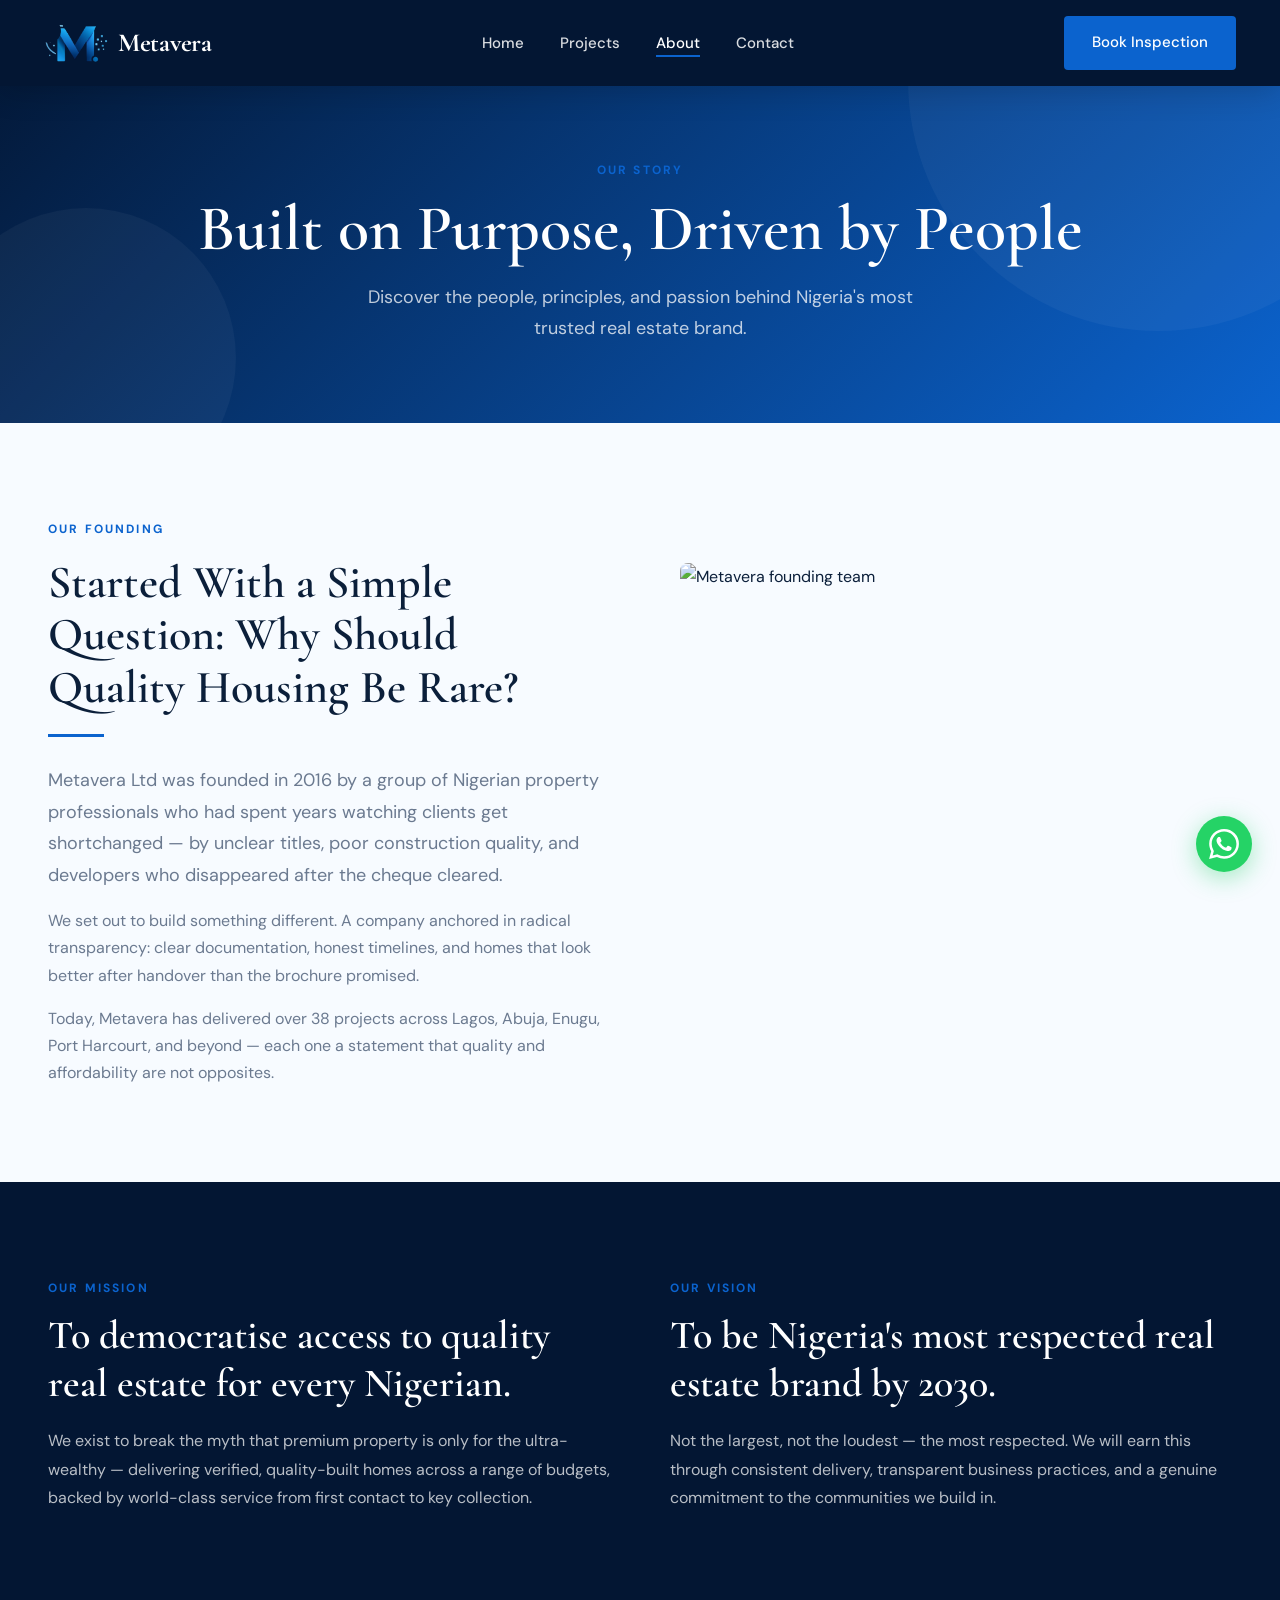
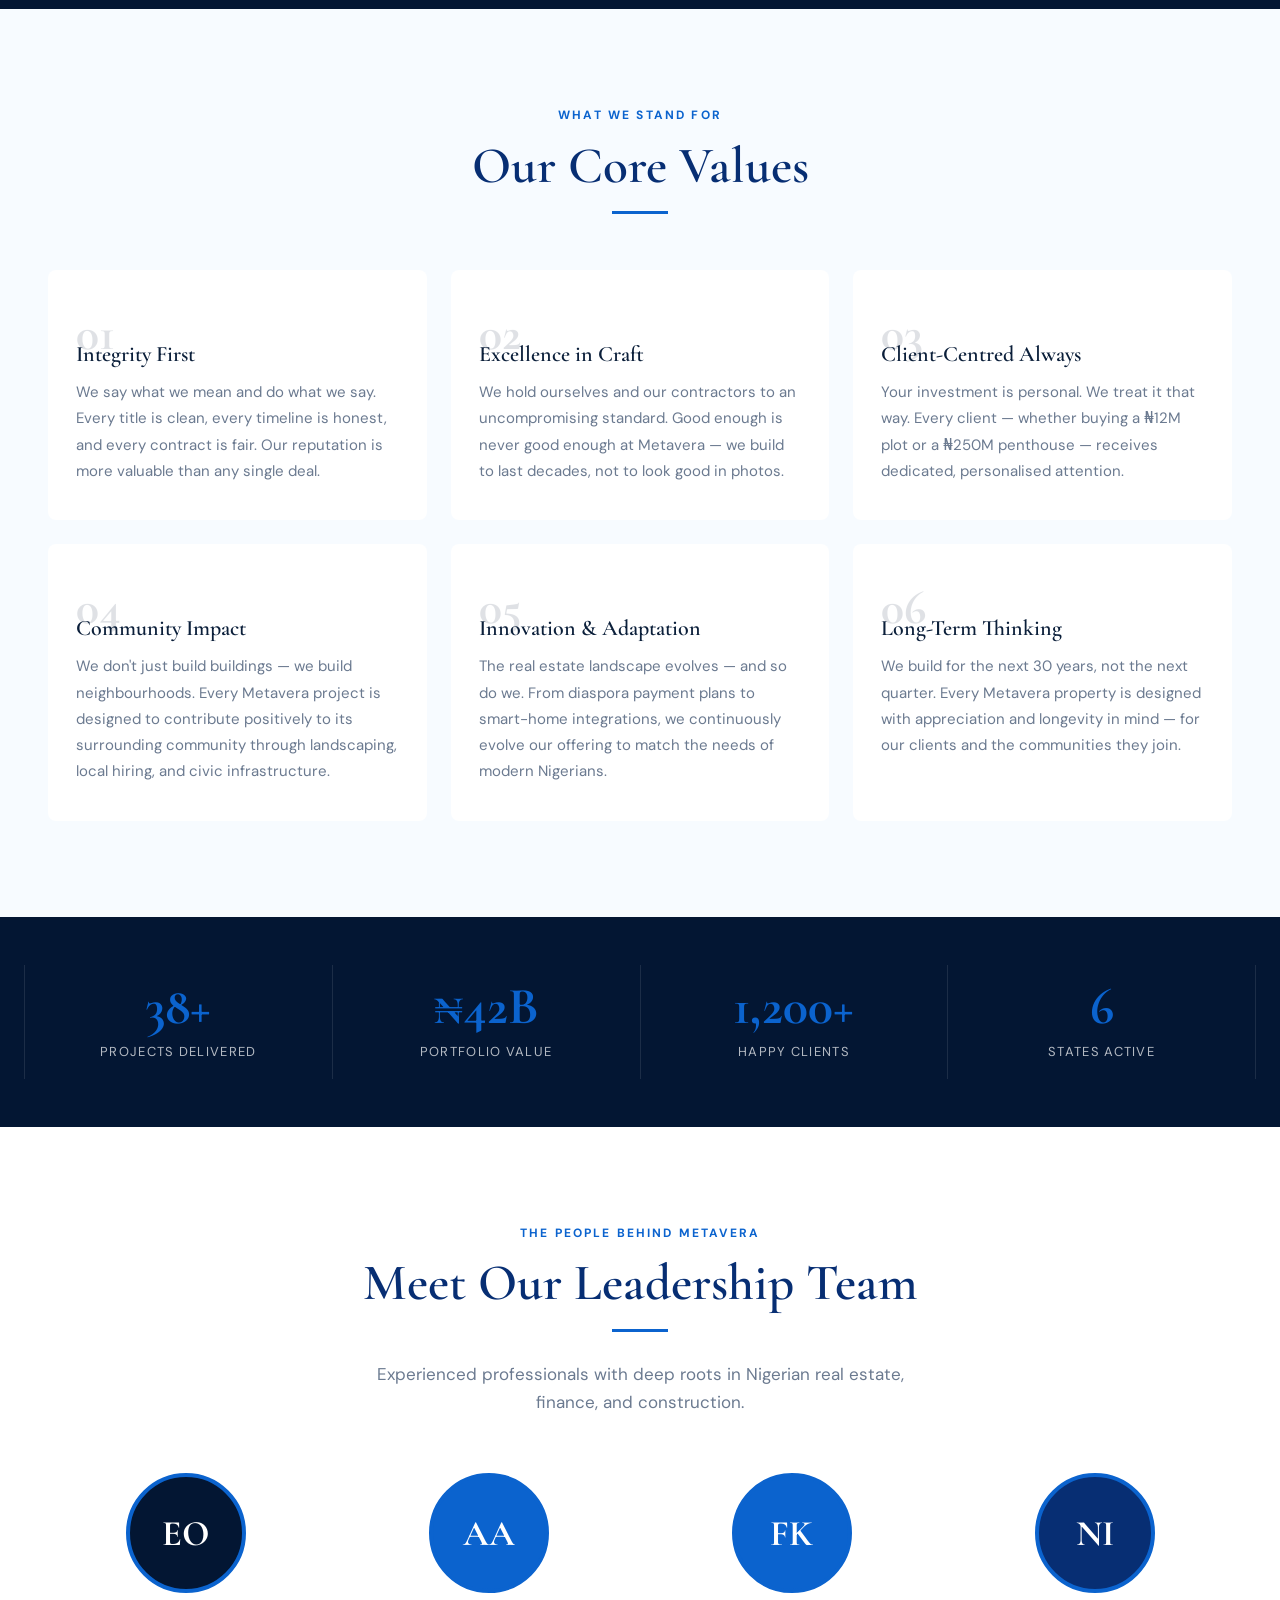
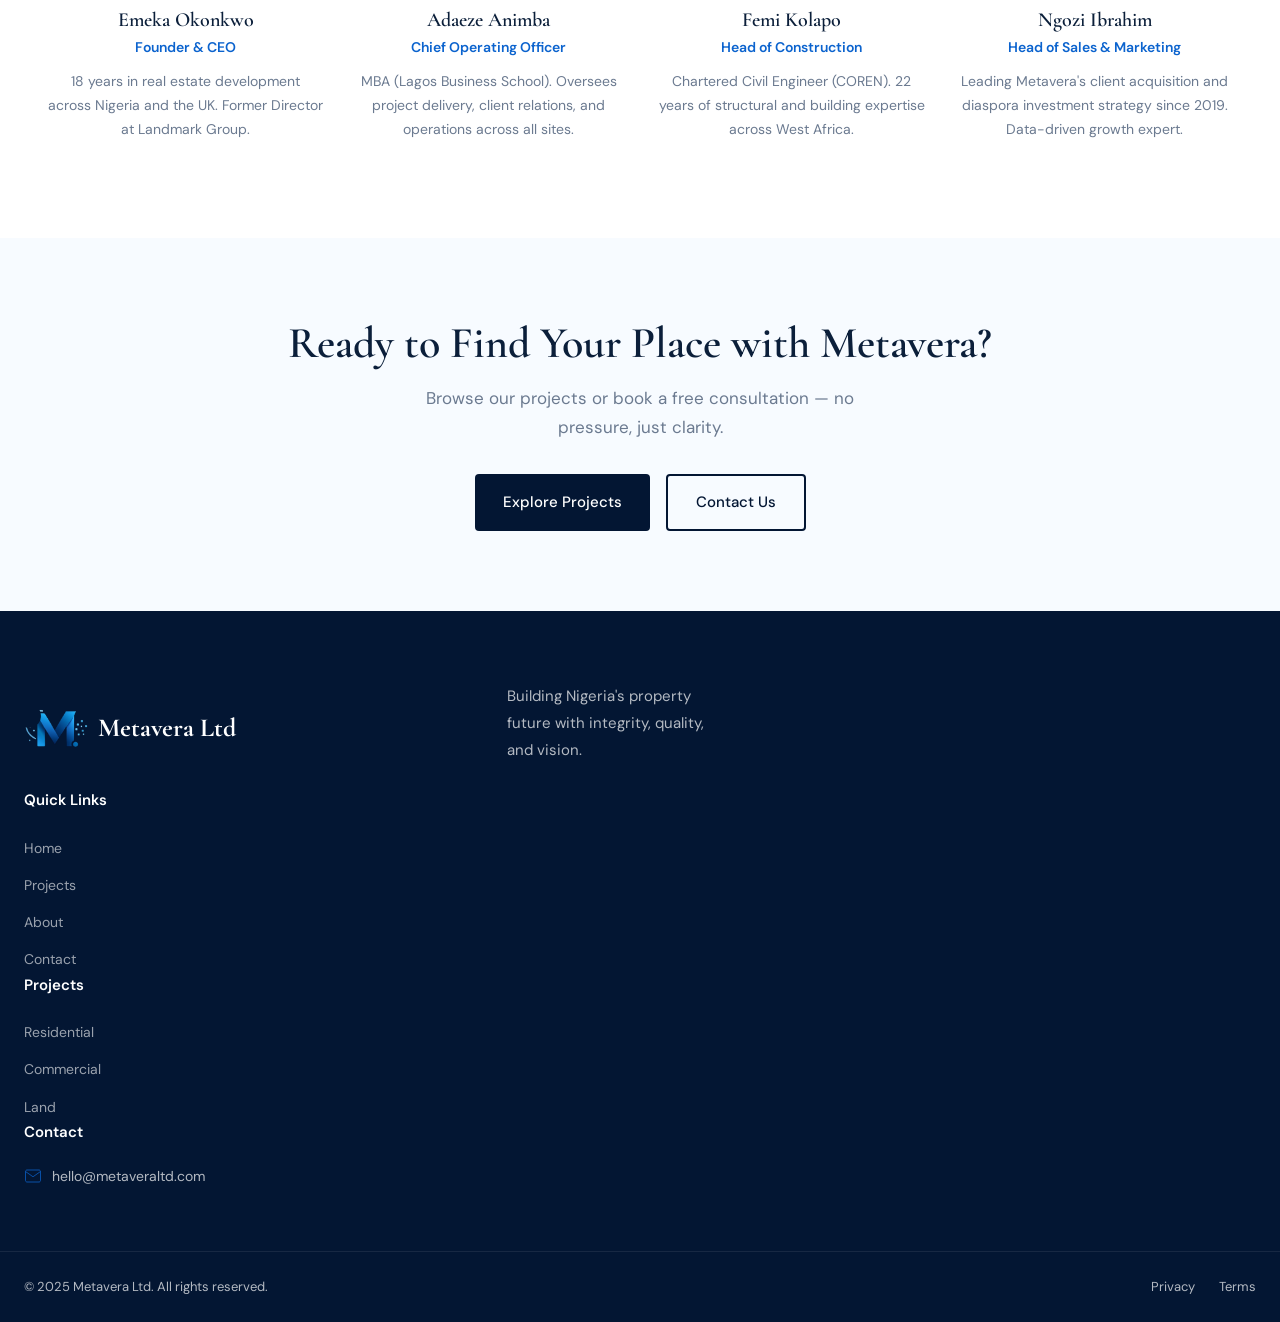
==== commit 05f12e83: "update" ====
--- a/about.html
+++ b/about.html
@@ -5,6 +5,7 @@
   <meta name="viewport" content="width=device-width, initial-scale=1.0" />
   <title>About Us — Metavera Ltd | Our Story, Vision & Team</title>
   <meta name="description" content="Learn about Metavera Ltd — our founding story, mission, vision, core values, and the experienced team building Nigeria's real estate future." />
+  <link rel="icon" type="image/png" href="assets/Metavera_logo.png" />
   <link rel="stylesheet" href="css/style.css" />
 </head>
 <body>
@@ -12,7 +13,10 @@
 <!-- NAV -->
 <nav class="nav scrolled" id="mainNav">
   <div class="nav__inner">
-    <a href="index.html" class="nav__logo"><div class="nav__logo-mark">M</div>Metavera</a>
+    <a href="index.html" class="nav__logo">
+      <img src="assets/Metavera_logo.png" alt="Metavera Logo" style="height: 44px; width: auto;" />
+      Metavera
+    </a>
     <ul class="nav__links">
       <li><a href="index.html">Home</a></li>
       <li><a href="projects.html">Projects</a></li>
@@ -182,7 +186,10 @@
 <footer class="footer">
   <div class="footer__top">
     <div class="footer__grid">
-      <div><div class="footer__brand-logo"><div class="nav__logo-mark">M</div> Metavera Ltd</div><p class="footer__brand-text">Building Nigeria's property future with integrity, quality, and vision.</p></div>
+        <div class="footer__brand-logo">
+          <img src="assets/Metavera_logo.png" alt="Metavera Logo" style="height: 44px; width: auto;" />
+          Metavera Ltd
+        </div><p class="footer__brand-text">Building Nigeria's property future with integrity, quality, and vision.</p></div>
       <div><div class="footer__col-title">Quick Links</div><ul class="footer__links"><li><a href="index.html">Home</a></li><li><a href="projects.html">Projects</a></li><li><a href="about.html">About</a></li><li><a href="contact.html">Contact</a></li></ul></div>
       <div><div class="footer__col-title">Projects</div><ul class="footer__links"><li><a href="projects.html">Residential</a></li><li><a href="projects.html">Commercial</a></li><li><a href="projects.html">Land</a></li></ul></div>
       <div><div class="footer__col-title">Contact</div><div class="footer__contact-item"><svg class="footer__contact-icon" viewBox="0 0 24 24"><path d="M4 4h16c1.1 0 2 .9 2 2v12c0 1.1-.9 2-2 2H4c-1.1 0-2-.9-2-2V6c0-1.1.9-2 2-2z"/><polyline points="22,6 12,13 2,6"/></svg><span>hello@metaveraltd.com</span></div></div>
--- a/css/style.css
+++ b/css/style.css
@@ -9,17 +9,17 @@
 
 :root {
   /* Colors */
-  --clr-green:       #1B3A2D;
-  --clr-green-mid:   #2A5241;
-  --clr-green-light: #3D6B52;
-  --clr-gold:        #C9973B;
-  --clr-gold-light:  #E8B96A;
-  --clr-bg:          #FAFAF8;
+  --clr-green:       #031633;
+  --clr-green-mid:   #072E73;
+  --clr-green-light: #0B63CE;
+  --clr-gold:        #0B63CE;
+  --clr-gold-light:  #47B7FF;
+  --clr-bg:          #F7FBFF;
   --clr-white:       #FFFFFF;
-  --clr-text:        #1A1A1A;
-  --clr-muted:       #6B6B6B;
-  --clr-border:      #E0DDD6;
-  --clr-overlay:     rgba(12, 28, 20, 0.60);
+  --clr-text:        #0B1F3A;
+  --clr-muted:       #6B7A90;
+  --clr-border:      #D4E5F9;
+  --clr-overlay:     rgba(3, 22, 51, 0.60);
 
   /* Typography */
   --font-serif:  'Cormorant Garamond', Georgia, serif;
@@ -312,6 +312,7 @@
   font-family: var(--font-serif);
   font-size: clamp(32px, 4vw, 52px);
   line-height: 1.12;
+  color: var(--clr-green-mid);
 }
 .section-header__desc {
   font-size: 17px; color: var(--clr-muted); max-width: 560px; margin-top: 16px;
@@ -338,7 +339,7 @@
 .project-card:hover .project-card__img-wrap img { transform: scale(1.06); }
 .project-card__overlay {
   position: absolute; inset: 0;
-  background: linear-gradient(to top, rgba(12,28,20,0.55) 0%, transparent 60%);
+  background: linear-gradient(to top, rgba(3,22,51,0.55) 0%, transparent 60%);
   display: flex; align-items: flex-end; padding: 20px;
   opacity: 0; transition: opacity var(--dur) var(--ease);
 }
@@ -457,7 +458,7 @@
 .testimonial-card__stars { color: var(--clr-gold); font-size: 14px; margin-bottom: 6px; }
 
 /* ---- Footer ---- */
-.footer { background: #0F2218; color: rgba(255,255,255,0.7); }
+.footer { background: var(--clr-green); color: rgba(255,255,255,0.7); }
 .footer__top { padding: 72px 24px 48px; }
 .footer__grid { max-width: 1240px; margin: 0 auto; display: grid; grid-template-columns: 2fr 1fr 1fr 1fr; gap: 48px; }
 .footer__brand-logo { font-family: var(--font-serif); font-size: 26px; font-weight: 700; color: var(--clr-white); margin-bottom: 16px; display: flex; align-items: center; gap: 10px; }
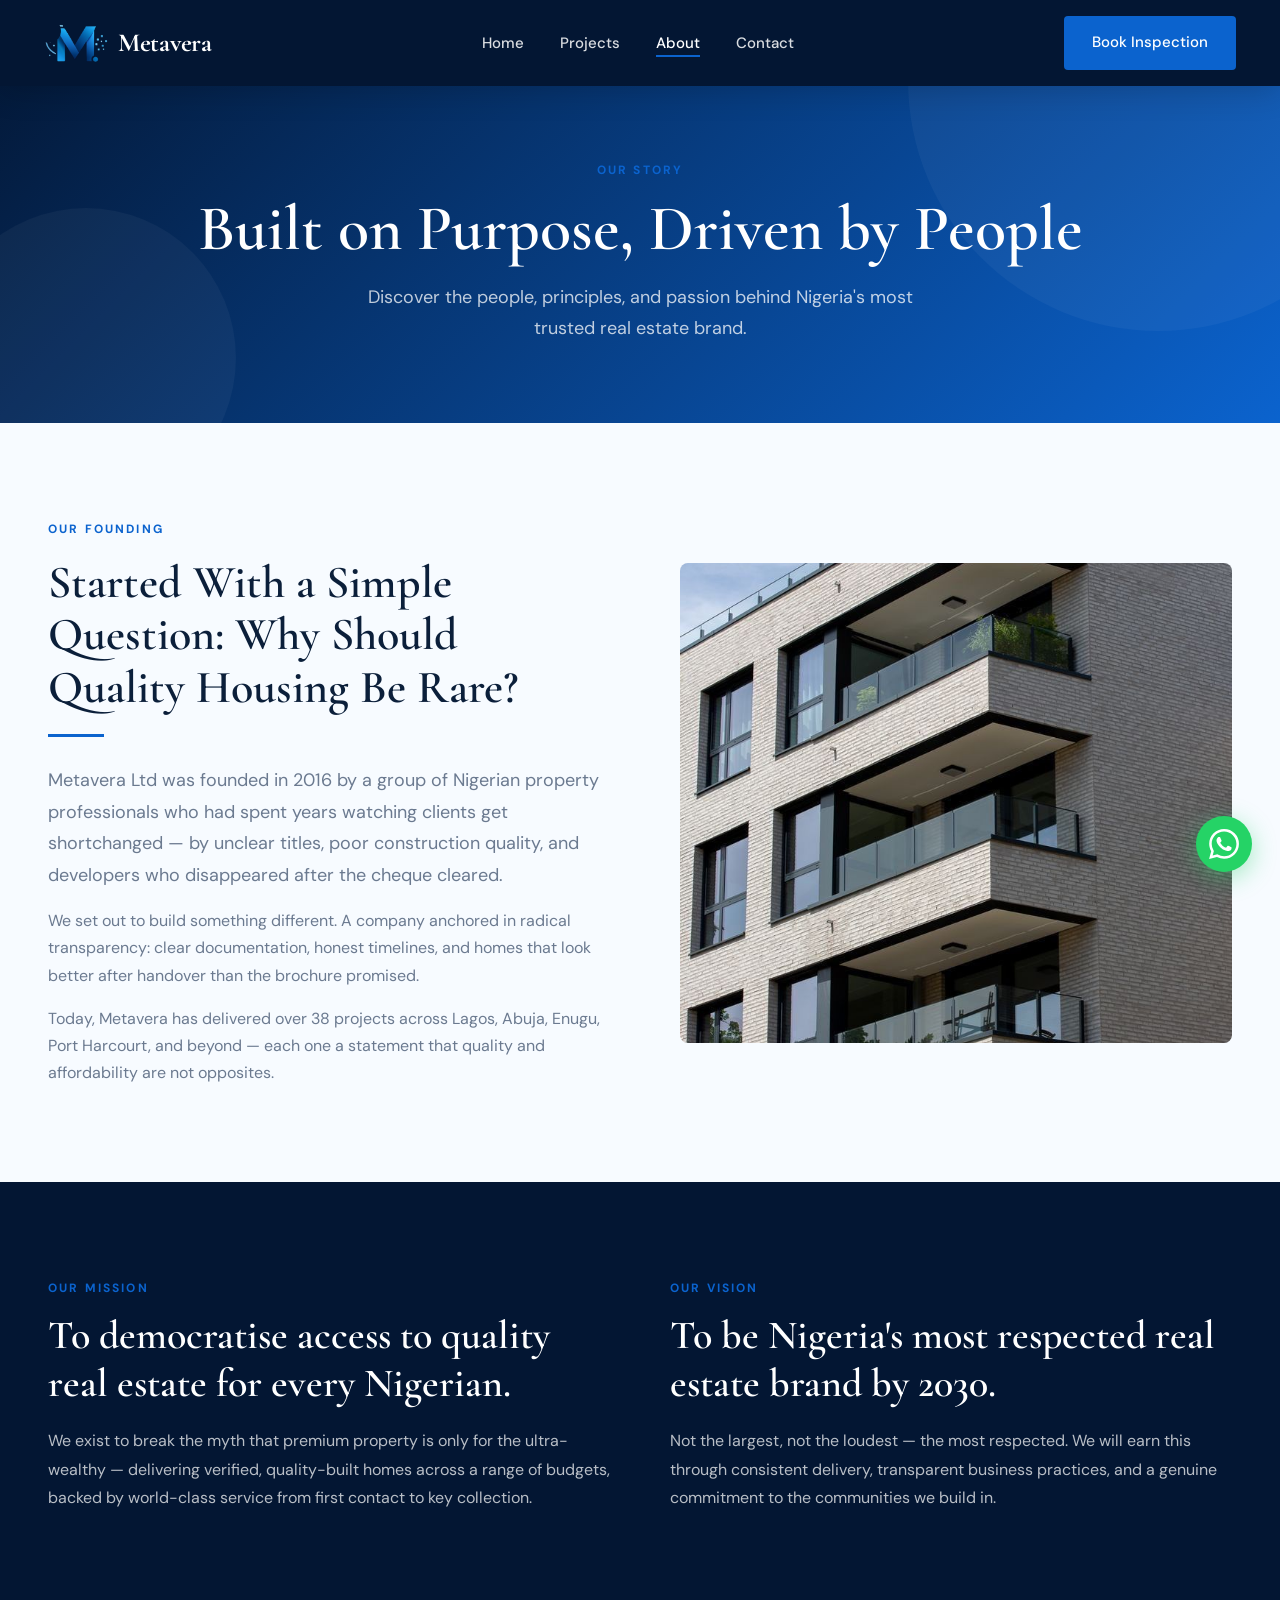
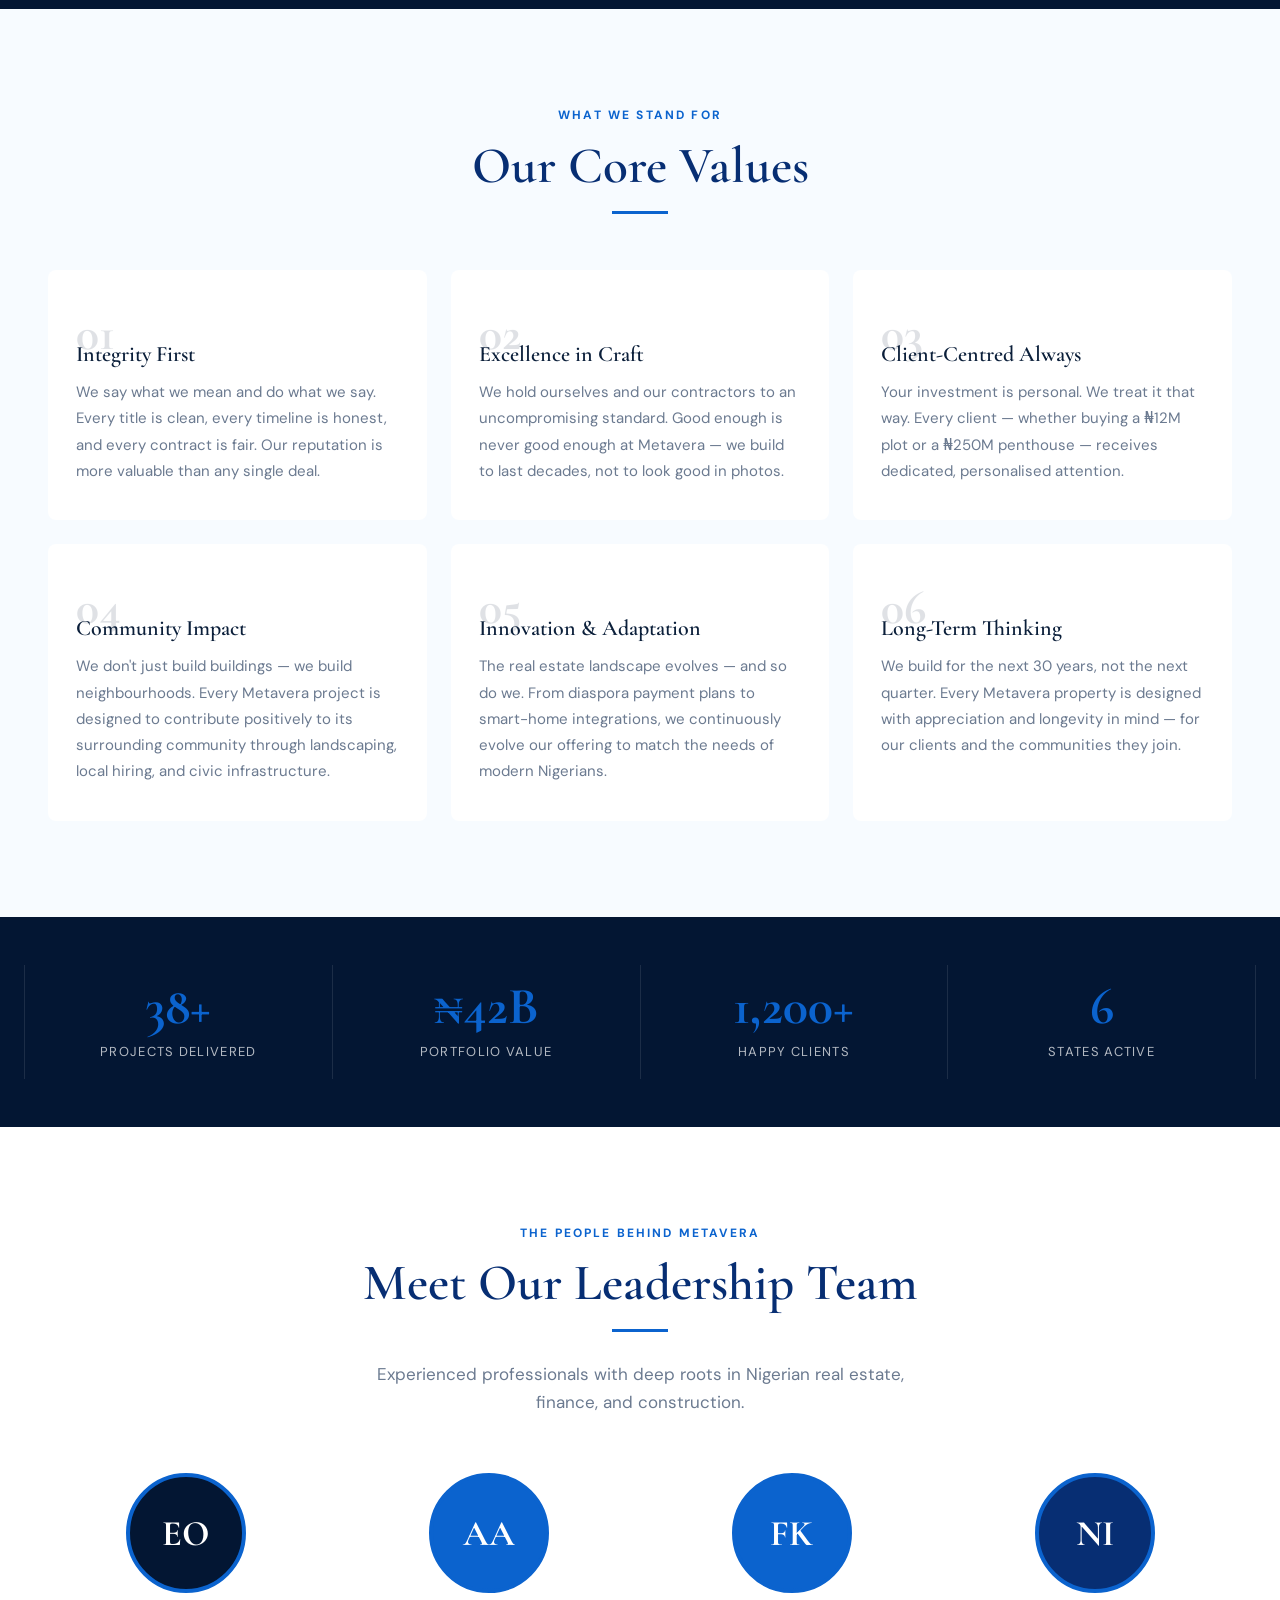
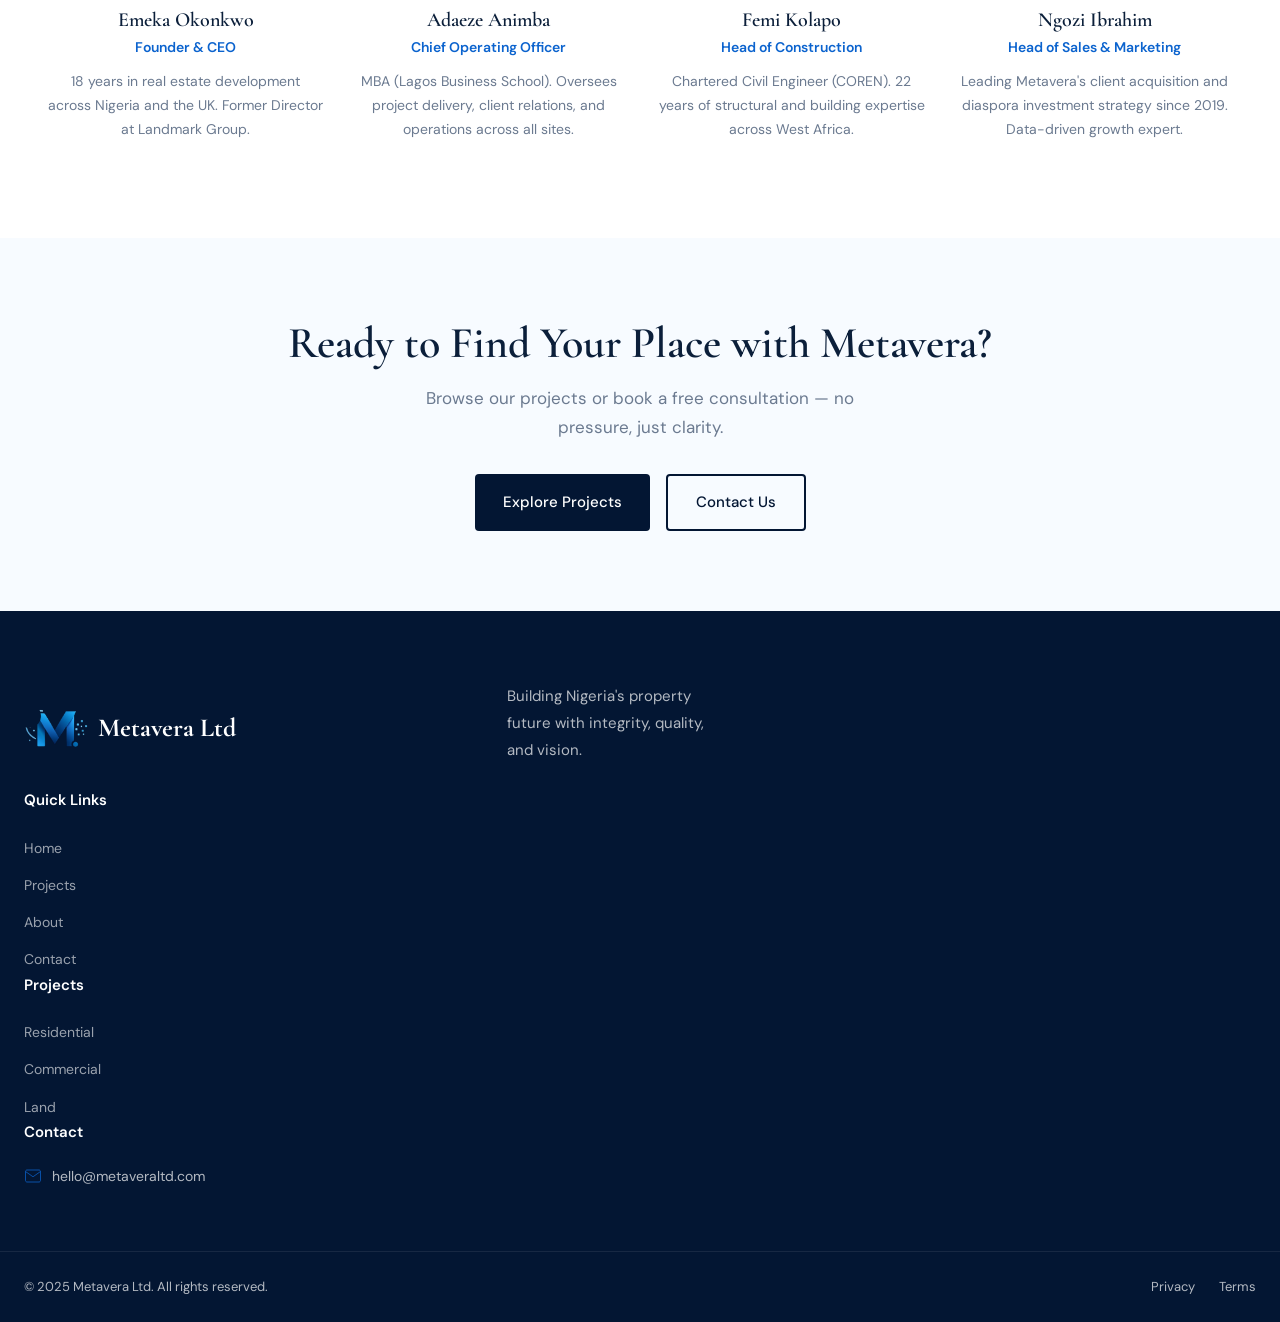
==== commit 7ebd012b: "update" ====
--- a/about.html
+++ b/about.html
@@ -55,7 +55,7 @@
         <p class="text-muted">Today, Metavera has delivered over 38 projects across Lagos, Abuja, Enugu, Port Harcourt, and beyond — each one a statement that quality and affordability are not opposites.</p>
       </div>
       <div class="about-snippet__img reveal reveal-delay-2">
-        <img src="assets/about_team.png" alt="Metavera founding team" loading="lazy" />
+        <img src="assets/images/mtv2.jpg" alt="Metavera founding team" loading="lazy" />
       </div>
     </div>
   </div>
